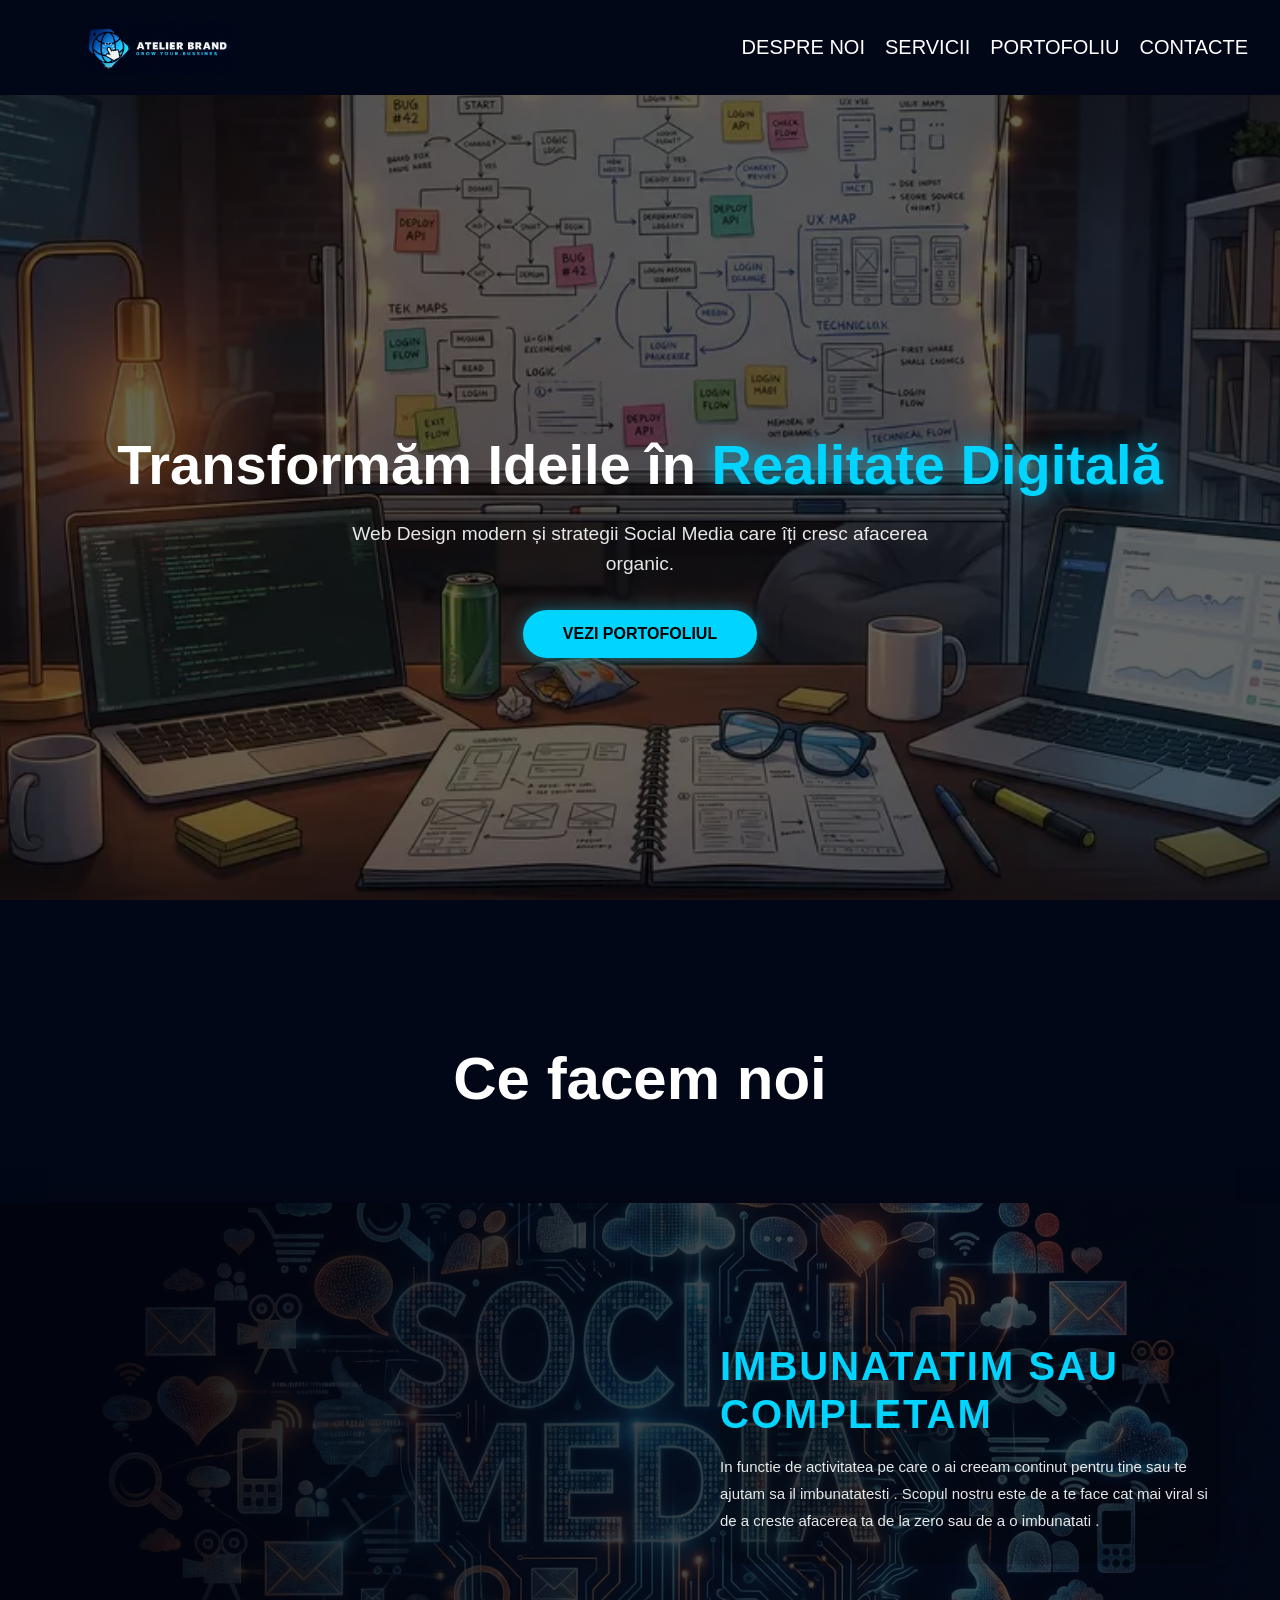
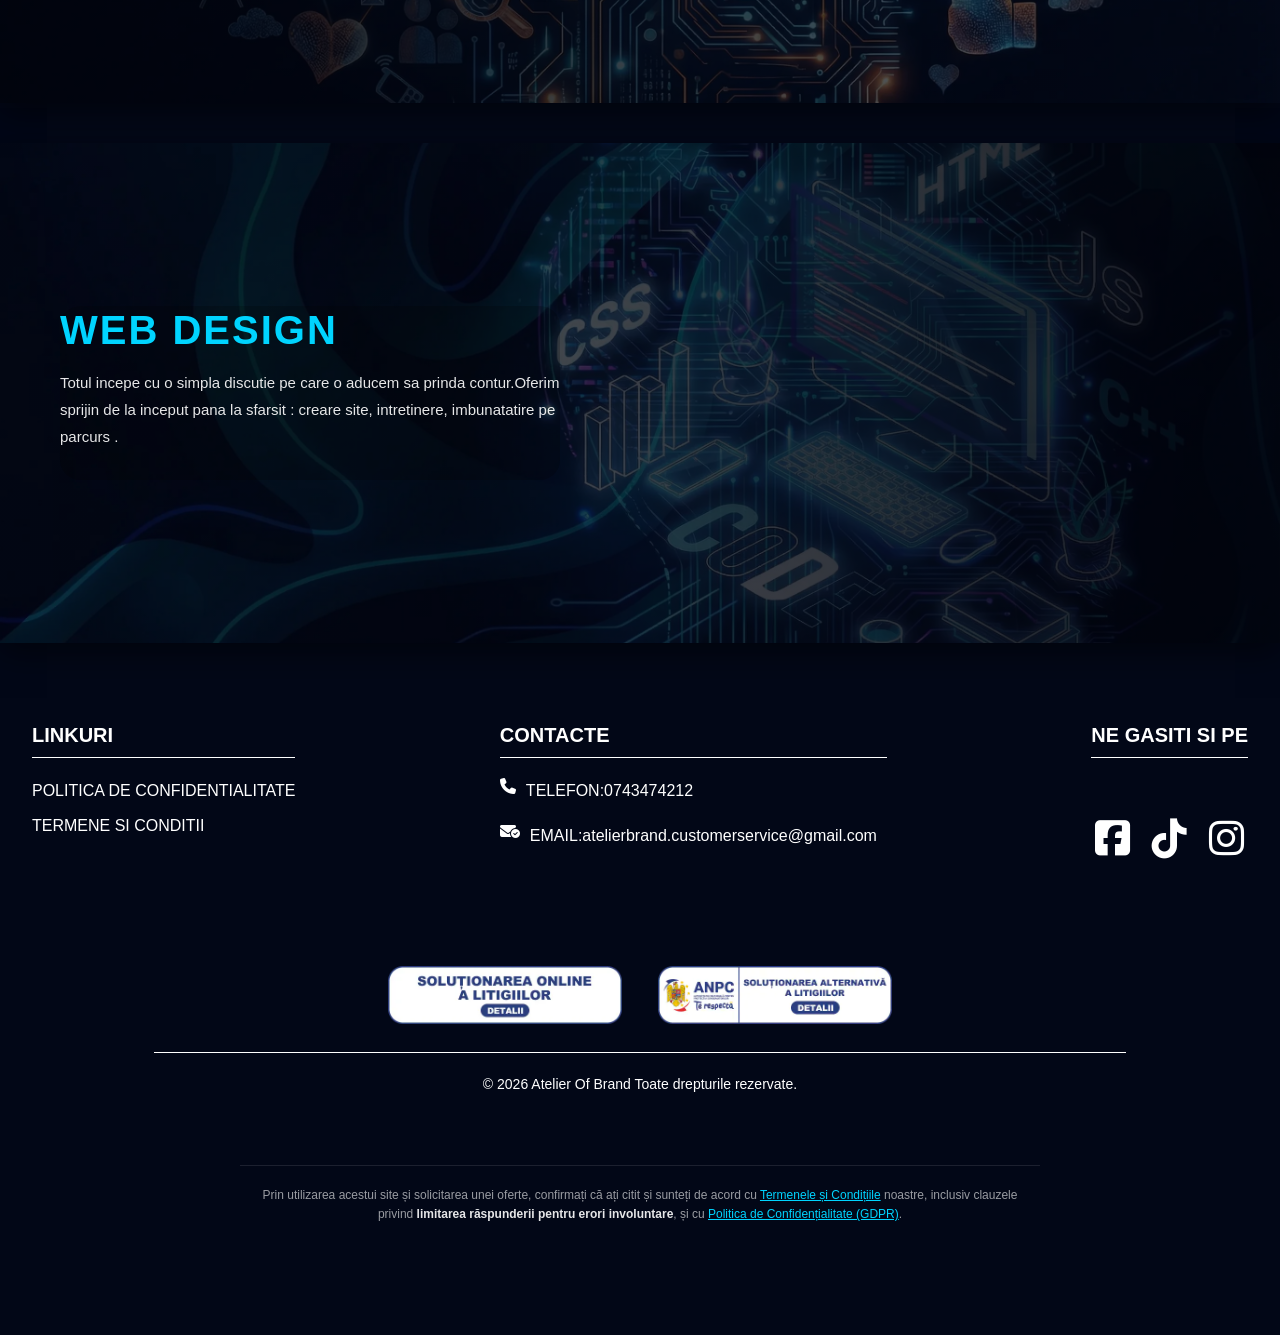
==== index.html @ 2d4f0172 "Update index.html" ====
<!DOCTYPE>
<html>
	<head>
		<meta charset="UTF-8">
		<meta name="viewport" content="width=device-width, minimum-scale=1.0, maximum-scale=1.0, user-scalable=no">
		
		<title>Atelier Of Brand | Creare Site Web & Social Media Marketing</title>
		<meta name="description" content="Expertiză în creare site-uri web profesionale, branding și strategii de social media marketing pentru afaceri premium. Transformăm vizitatorii în clienți.">
		
		<!-- Meta tag pentru motoarele de căutare -->
		<meta name="keywords" content="creare site web, social media marketing romania, agentie branding, servicii web design, promovare online afaceri">

		<!-- Stiluri CSS -->
		<link rel="stylesheet" href="style.css" />
		<link rel="stylesheet" href="https://cdnjs.cloudflare.com/ajax/libs/font-awesome/6.5.0/css/all.min.css">
		<link rel="stylesheet" href="https://cdn.jsdelivr.net/npm/swiper@11/swiper-bundle.min.css"/>
		<link href="https://unpkg.com/aos@2.3.1/dist/aos.css" rel="stylesheet">

		<!-- Fonturi Google -->
		<link rel="preconnect" href="https://fonts.googleapis.com">
		<link rel="preconnect" href="https://fonts.gstatic.com" crossorigin>
		<link href="https://fonts.googleapis.com/css2?family=Poppins:wght@300;400;500;600;700;800&display=swap" rel="stylesheet">
	</head>
	<body class="no-webbSupp" >







		<div class="header">
			<div class="first row_first" >
				<div class="logo_header" ><a href="index.html"><img src="img/webp_img/logo_atelier_of_brand.webp" onerror="this.src='img/logo_atelier_of_brand.jpeg'; this.onerror=null;" alt="logo_atelier_of_brand"  /></a></div>

				<div class="menu_responsive_icon">
					<span></span>
				</div>
				
				
				<div class="menu_header" >
					<ul class="first  ">
						<li><a href="despre.html">DESPRE NOI</a></li>
						<li><a href="servicii.html">SERVICII</a></li>
						<li><a href="portofoliu.html">PORTOFOLIU</a></li>
						<li><a href="contacte.html">CONTACTE</a></li>
						
					</ul>
					
					
				</div>
				
			</div>
		</div>

		<section class="hero">
			<div class="hero-content">
				<h1>Transformăm Ideile în <span class="highlight">Realitate Digitală</span></h1>
				<p>Web Design modern și strategii Social Media care îți cresc afacerea organic.</p>
				<a href="portofoliu.html" class="btn-hero">Vezi Portofoliul</a>
			</div>
		</section>

		
		<div class="des">
			<h1>Ce facem noi </h1>
			<div class="des1">
				<div class="mobilier_text" >
					<h2>Imbunatatim sau Completam</h2>
					<p>In functie de activitatea pe care o ai creeam continut pentru tine sau te ajutam sa il imbunatatesti . Scopul nostru este de a te face cat mai viral si de a creste afacerea ta de la zero sau de a o  imbunatati . </p>
					
				
				
				
				</div>
				
			</div>
			<div class="des1 des2">
				<div class="mobilier_text" >
					<h2>Web Design</h2>
					<p>Totul incepe cu o simpla discutie pe care o aducem sa prinda contur.Oferim sprijin de la inceput pana la sfarsit : creare site, intretinere, imbunatatire pe parcurs . </p>
					
				
				
				
				</div>
				
			</div>
		</div>	
		

		<div class="size_down">
			
				<div class="detalii">
					<h3 >LINKURI </h3>
					<ul>
						<li><a href="politica_de confidentialitate.html" ><p>POLITICA DE CONFIDENTIALITATE</p></a></li>
						<li><a href="termene_si_conditii.html" ><p>TERMENE SI CONDITII</p></a></li>
						
						
							
					
					</ul>
				</div>
				<div class="detalii">
					<h3 >CONTACTE</h3>
					<ul>
						<li><a href="tel:0743474212"  class="contact_link"><i class="fa-solid fa-phone"></i> <p>TELEFON:0743474212</p></a></li>
						<li><a href="mailto:atelierbrand.customerservice@gmail.com " rel="noopener noreferrer" class="contact_link"><i class="fa-solid fa-envelope-circle-check"></i> <p>EMAIL:atelierbrand.customerservice@gmail.com</p></a></li>
			
						
							
					
					</ul>
				</div>
				<div class="detalii">
					<h3 >NE GASITI SI PE </h3>
					<div class="size_down">
						<a href="https://www.facebook.com/share/1Dxix8bnzM"  rel="noopener noreferrer"><i class="fa-brands fa-square-facebook"></i></a>
						<a href="https://www.tiktok.com/@atelierbrand2026" rel="noopener noreferrer"><i class="fa-brands fa-tiktok"></i></a>
						<a href="https://www.instagram.com/" rel="noopener noreferrer"><i class="fa-brands fa-instagram"></i></a>
						
							
					
					</div>

				
			</div>
			<div class="container_anpc">
                    <div class="rand_logouri">
                        <!-- AICI SCHIMBI: src="numele_pozei_din_cpanel.png" -->
                        <a href="https://ec.europa.eu/consumers/odr" target="_blank" rel="nofollow">
                            <img src="img/anpc-sol.webp" alt="SOL">
                        </a>
                        
                        <a href="https://anpc.ro/ce-este-sal/" target="_blank" rel="nofollow">
                            <img src="img/anpc-sal.webp" alt="SAL">
                        </a>
                    </div>
                    <hr class="linie_separare">
                    <p class="copyright_text">&copy; 2026 Atelier Of Brand Toate drepturile rezervate.</p>
        </div>		
		
        <div class="footer_legal_notice">
            <p>
                Prin utilizarea acestui site și solicitarea unei oferte, confirmați că ați citit și sunteți de acord cu 
                <a href="termene_si_conditii.html">Termenele și Condițiile</a> noastre, inclusiv clauzele privind 
                <span class="highlight_legal">limitarea răspunderii pentru erori involuntare</span>, și cu 
                <a href="politica_de confidentialitate.html">Politica de Confidențialitate (GDPR)</a>.
            </p>
        </div>

		







		<script>
			const menuIcon = document.querySelector('.menu_responsive_icon');
			const body = document.body;

			menuIcon.addEventListener('click', () => {
				body.classList.toggle('responsive_menu_open');
			});

		</script>
		<script>
			let currentStep = 1;
			const totalSteps = document.querySelectorAll('.step').length;

			function changeStep(direction) {
			const steps = document.querySelectorAll('.step');
			
			// Calculăm noul pas
			let nextStep = currentStep + direction;
			if (nextStep < 1 || nextStep > totalSteps) return;

			steps.forEach(step => {
				const stepNum = parseInt(step.dataset.step);
				step.classList.remove('active', 'prev', 'next');
				
				if (stepNum < nextStep) step.classList.add('prev');
				if (stepNum > nextStep) step.classList.add('next');
			});

			currentStep = nextStep;
			document.querySelector(`[data-step="${currentStep}"]`).classList.add('active');
			}

		</script>


    </body>
</html>
---- style.css ----
/* 1. RESET & GLOBAL STYLES */
* { box-sizing: border-box; margin: 0; padding: 0; }
html, body { width: 100%; overflow-x: hidden; background: #020717; font-family: sans-serif; position: relative; color: white; }
:root { --primary: #00d4ff; --bg-dark: #0a0e17; --card-bg: rgba(255, 255, 255, 0.03); }

/* 2. TIPOGRAFIE & ELEMENTE REPETITIVE */
h1, h2, h3 { line-height: 1.2; margin-bottom: 15px; }
p { line-height: 1.6; margin-bottom: 10px; }
h1 { font-size: clamp(32px, 5vw, 60px); }
h2 { font-size: clamp(26px, 4vw, 44px); }
h3 { font-size: clamp(20px, 1vw, 30px); }
.highlight { color: var(--primary); text-shadow: 0 0 20px rgba(0, 212, 255, 0.5); }
ul { list-style-type: none; padding-left: 0; }
a { text-decoration: none; color: inherit; }

/* 3. HEADER & NAVIGATION */
.header { background: #020717; padding: 20px 0; width: 100%; position: relative; }
.row_first, .venim_cu { max-width: 1500px; width: 95%; margin: 0 auto; }
.first { display: flex; align-items: center; justify-content: space-between; flex-wrap: wrap; gap: 20px; }
.row_first.first { flex-wrap: nowrap; }
.first li a { color: #fff; font-size: clamp(20px, 1vw, 30px); }
.logo_header { margin: 0 50px; }
.logo_header img { width: clamp(120px, 12vw, 217px); height: auto; display: block; transition: transform 0.3s ease; }
.logo_header img:hover { transform: scale(1.05); }

/* HAMBURGER MENU BASE */
.menu_responsive_icon { display: none; cursor: pointer; width: 35px; height: 25px; position: relative; z-index: 1100; }
.menu_responsive_icon span, .menu_responsive_icon span::before, .menu_responsive_icon span::after { content: ""; display: block; background: #fff; height: 3px; width: 100%; position: absolute; transition: all 0.3s ease-in-out; border-radius: 2px; }
.menu_responsive_icon span { top: 11px; }
.menu_responsive_icon span::before { top: -10px; }
.menu_responsive_icon span::after { top: 10px; }
.responsive_menu_open .menu_responsive_icon span { background: transparent; }
.responsive_menu_open .menu_responsive_icon span::before { transform: rotate(45deg); top: 0; }
.responsive_menu_open .menu_responsive_icon span::after { transform: rotate(-45deg); top: 0; }

/* 4. HERO SECTION */
.hero { height: 100vh; display: flex; align-items: center; justify-content: center; text-align: center; position: relative; background: linear-gradient(rgba(0, 0, 0, 0.6), rgba(0, 0, 0, 0.6)), url('img/atelier_of_brand_hero.webp'); background-size: cover; background-position: center; background-attachment: fixed; color: white; }
.hero-content h1 { font-size: 3.5rem; margin-bottom: 20px; font-weight: 800; }
.hero-content p { font-size: 1.2rem; margin-bottom: 30px; max-width: 600px; margin-left: auto; margin-right: auto; opacity: 0.9; }
.btn-hero { display: inline-block; padding: 15px 40px; background: var(--primary); color: #000; font-weight: bold; border-radius: 50px; text-transform: uppercase; transition: all 0.3s ease; box-shadow: 0 0 15px rgba(0, 212, 255, 0.4); }
.btn-hero:hover { background: #fff; transform: scale(1.05); box-shadow: 0 0 25px rgba(255, 255, 255, 0.6); }

/* 5. CAROUSEL SECTION (MIDEL) */
.carousel-viewport { height: 100vh; display: flex; justify-content: center; align-items: center; position: relative; }
.navigation-axis { position: absolute; left: 10%; display: flex; flex-direction: column; align-items: center; height: 300px; z-index: 10; }
.line { width: 4px; background: #3498db; flex-grow: 1; box-shadow: 0 0 15px #3498db; }
.nav-arrow { background: #3498db; border: none; color: white; width: 40px; height: 40px; border-radius: 50%; cursor: pointer; font-weight: bold; transition: 0.3s; }
.nav-arrow:hover { transform: scale(1.2); background: #f1c40f; }
.steps-wrapper { width: 60%; height: 100%; position: relative; }
.step { position: absolute; top: 50%; left: 50%; transform: translate(-50%, -50%); opacity: 0; visibility: hidden; transition: all 0.6s cubic-bezier(0.4, 0, 0.2, 1); }
.step.active { opacity: 1; visibility: visible; width: 100%; }
.step.prev { transform: translate(-50%, -150%); opacity: 0; }
.step.next { transform: translate(-50%, 50%); opacity: 0; }
.glass-card { background: rgba(255, 255, 255, 0.05); backdrop-filter: blur(10px); padding: 3rem; border-radius: 20px; border: 1px solid rgba(255, 255, 255, 0.1); text-align: center; }

/* 6. SERVICES (DES1 & DES2) */
.des h1 { text-align: center; padding: clamp(1rem, 5vw, 3rem); }
.des1 { display: flex; align-items: center; justify-content: flex-end; position: relative; min-height: 500px; padding: 60px; overflow: hidden; max-width: 1500px; width: 100%; margin: 40px auto; box-shadow: 0 10px 30px rgba(0, 0, 0, 0.5); transition: transform 0.3s ease; }
.des1:hover { transform: translateY(-5px); }
.des1::before { content: ""; position: absolute; top: 0; left: 0; right: 0; bottom: 0; background-size: cover; background-position: center; background-image: linear-gradient(to right, rgba(0,0,0,0.8), rgba(0,0,0,0.2)), url('img/webp_img/socila_media_two.webp'); opacity: 0.5; z-index: 1; transition: opacity 0.3s ease; }
.des1 .content { position: relative; z-index: 2; max-width: 500px; background: rgba(255, 255, 255, 0.05); backdrop-filter: blur(10px); padding: 30px; border-radius: 15px; border: 1px solid rgba(255, 255, 255, 0.1); }
.des1 h2 { font-size: 2.5rem; margin-bottom: 15px; text-transform: uppercase; letter-spacing: 2px; }
.des1 p { line-height: 1.6; color: #e0e0e0; }
.des2 { justify-content: flex-start; }
.des2::before { background-image: linear-gradient(to left, rgba(0,0,0,0.8), rgba(0,0,0,0.2)), url('img/webp_img/code_2.webp'); }
.mobilier_text { position: relative; z-index: 2; text-align: left; max-width: 500px; background: rgba(0, 0, 0, 0.2); border-radius: 20px; }
.mobilier_text h2 { color: var(--primary); }
.mobilier_text p { margin-bottom: 30px; font-size: clamp(15px, 1.1vw, 18px); line-height: 1.8; opacity: 0.9; color: #fff; }

/* 7. DESPRE NOI & MISSION */
.about_custom { padding: clamp(40px, 8vw, 100px) 0; background: #020717; }
.about_intro_box { max-width: 900px; margin-bottom: 50px; }
.badge_organic { display: inline-block; padding: 5px 15px; border: 1px solid var(--primary); color: var(--primary); border-radius: 50px; font-size: 12px; font-weight: bold; letter-spacing: 1px; margin-bottom: 15px; }
.trust_grid { display: grid; grid-template-columns: repeat(auto-fit, minmax(300px, 1fr)); gap: 30px; margin-top: 40px; }
.about_card { position: relative; padding: 40px 25px; text-align: left; display: flex; flex-direction: column; gap: 15px; transition: 0.4s ease; background: rgba(255, 255, 255, 0.05); border-radius: 20px; border: 1px solid rgba(255, 255, 255, 0.1); }
.about_card:hover { border-color: var(--primary); transform: translateY(-10px); }
.about_card i { font-size: 40px; color: var(--primary); text-shadow: 0 0 10px rgba(0, 212, 255, 0.5); }
.mission_box_footer { margin-top: 60px; padding: 30px; background: rgba(0, 212, 255, 0.05); border-left: 4px solid var(--primary); border-radius: 0 15px 15px 0; }
.mission_box_footer p { margin: 0; font-size: clamp(16px, 1.2vw, 22px); }

/* 8. PORTFOLIO STORY & MOCKUPS */
.portfolio_story { padding: 100px 5%; background: var(--bg-dark); color: white; font-family: 'Montserrat', sans-serif; }
.section_title { font-size: 2.5rem; text-align: center; margin-bottom: 10px; }
.subtitle { text-align: center; opacity: 0.7; margin-bottom: 60px; }
.story_grid { display: grid; grid-template-columns: repeat(auto-fit, minmax(300px, 1fr)); gap: 30px; padding: 40px 0; }
.story_card { position: relative; overflow: hidden; background: var(--card-bg); border: 1px solid rgba(255, 255, 255, 0.1); border-radius: 20px; padding: 30px; transition: transform 0.3s ease; display: flex; flex-direction: column; }
.story_card:hover { transform: translateY(-10px); border-color: var(--primary); }
.step_no { color: var(--primary); font-weight: bold; font-size: 0.9rem; text-transform: uppercase; }
.browser_mockup { background: #1a1f2e; border-radius: 10px; overflow: hidden; margin-bottom: 20px; border: 1px solid #333; }
.browser_header { padding: 8px 15px; background: #252a3a; display: flex; align-items: center; gap: 10px; }
.dots span { width: 8px; height: 8px; border-radius: 50%; background: #ff5f56; display: inline-block; }
.address_bar { background: rgba(0,0,0,0.2); font-size: 10px; padding: 2px 20px; border-radius: 10px; flex-grow: 1; text-align: center; }
.scroll_window { height: 250px; overflow-y: auto; scrollbar-width: none; }
.scroll_window::-webkit-scrollbar { display: none; }
.scroll_window img { width: 100%; transition: 5s linear; }
.scroll_window:hover img { transform: translateY(-70%); }
.phone_frame { width: 220px; height: 400px; background: #000; border: 10px solid #1a1f2e; border-radius: 35px; overflow: hidden; position: relative; margin: 0 auto; }
.phone_frame .img_main { width: 100%; height: 100%; object-fit: cover; object-position: top; }
.img_overlay { position: absolute; bottom: 10px; right: -40px; width: 140px; border-radius: 15px; box-shadow: 0 10px 30px rgba(0,0,0,0.8); border: 2px solid var(--primary); z-index: 3; transition: 0.4s ease; }
.floating_badge { position: absolute; top: 20px; right: -10px; background: #ff0050; color: white; padding: 8px 15px; border-radius: 10px; font-weight: bold; font-size: 0.8rem; z-index: 5; box-shadow: 0 5px 15px rgba(0,0,0,0.3); transform: rotate(-10deg); }
.results_bar { display: flex; justify-content: space-around; background: linear-gradient(90deg, transparent, rgba(0,212,255,0.1), transparent); padding: 40px; margin-top: 80px; border-radius: 15px; text-align: center; }
.stat h4 { font-size: 2.5rem; color: var(--primary); margin: 0; }
.cta_wrapper { text-align: center; margin-top: 50px; }
.btn_glow { padding: 15px 35px; background: var(--primary); color: #000; font-weight: bold; border-radius: 50px; box-shadow: 0 0 25px rgba(0, 212, 255, 0.4); transition: 0.3s; }
.btn_glow:hover { box-shadow: 0 0 40px var(--primary); transform: scale(1.05); }

/* 9. CONTACT SECTION & FORM */
.contact_section { padding: clamp(60px, 10vw, 120px) 0; background: #020717; }
.contact_wrapper { display: grid; grid-template-columns: repeat(auto-fit, minmax(320px, 1fr)); gap: 40px; align-items: start; }
.info_box { text-align: left !important; padding: clamp(30px, 5vw, 50px) !important; position: relative !important; }
.contact_details_list { margin-top: 40px; display: flex; flex-direction: column; gap: 25px; }
.contact_item { display: flex; align-items: center; gap: 20px; color: white; transition: 0.3s; }
.contact_item i { width: 50px; height: 50px; background: rgba(0, 212, 255, 0.1); border-radius: 50%; display: flex; align-items: center; justify-content: center; color: var(--primary); font-size: 1.2rem; }
.contact_item span { font-size: 0.7rem; letter-spacing: 2px; color: var(--primary); display: block; }
.contact_item p { font-weight: bold; font-size: clamp(14px, 1.1vw, 18px); margin: 0; }
.contact_form { padding: clamp(30px, 5vw, 40px) !important; display: flex; flex-direction: column; gap: 20px; }
.form_group input, .form_group select, .form_group textarea { width: 100%; padding: 15px; background: rgba(255, 255, 255, 0.05); border: 1px solid rgba(255, 255, 255, 0.1); border-radius: 10px; color: white; font-family: inherit; font-size: 1rem; transition: 0.3s; }
.form_group input:focus, .form_group select:focus, .form_group textarea:focus { outline: none; border-color: var(--primary); background: rgba(0, 212, 255, 0.05); }
::placeholder { color: rgba(255, 255, 255, 0.4); }

/* 10. FOOTER & LEGAL */
.size_down { display: flex; align-items: flex-start; justify-content: space-between; max-width: 1500px; width: 95%; margin: 0 auto; padding: 40px 0 80px; flex-wrap: wrap; color: #fff !important; }
.size_down h3 { color: #fff; border-bottom: 1px solid #fff; padding-bottom: 10px; margin-bottom: 20px; }
.contact_link { display: flex; align-items: flex-start; justify-content: flex-start; }
.contact_link p { margin: 0 10px 20px; }
.fa-solid { padding-bottom: 10px; }
.fa-brands { font-size: 40px; }
.container_anpc { width: 100%; text-align: center; padding: 20px 0; }
.rand_logouri { display: flex; justify-content: center; gap: 20px; margin-bottom: 20px; flex-wrap: wrap; }
.rand_logouri a { padding: 8px; border-radius: 65px; display: flex; align-items: center; width: 250px; }
.rand_logouri img { width: 100%; height: auto; display: block; }
.linie_separare { width: 80%; border: 0; border-top: 1px solid #fff; margin: 10px auto 20px; }
.copyright_text { color: #fff !important; font-size: 14px; }
.footer_legal_notice { width: 100%; max-width: 800px; margin: 40px auto 0; padding: 20px; border-top: 1px solid rgba(255, 255, 255, 0.1); text-align: center; }
.footer_legal_notice p { font-size: 12px !important; color: rgba(255, 255, 255, 0.6) !important; line-height: 1.6; }
.footer_legal_notice a { color: var(--primary) !important; text-decoration: underline !important; transition: 0.3s; }
.footer_legal_notice a:hover { color: #ffffff !important; }
.highlight_legal { color: rgba(255, 255, 255, 0.9); font-weight: 600; }

/* 11. LEGAL PAGES STYLING (Termene/Confidentialitate) */
.legal_page_container { background: #020717; padding: 120px 20px; min-height: 100vh; display: flex; justify-content: center; }
.termene_conditii, .politica_confidentialitate { max-width: 900px; width: 100%; background: rgba(255, 255, 255, 0.03); backdrop-filter: blur(10px); border: 1px solid rgba(255, 255, 255, 0.1); padding: 50px; border-radius: 20px; color: #e0e0e0; line-height: 1.8; box-shadow: 0 20px 50px rgba(0, 0, 0, 0.5); }
.termene_conditii h1, .politica_confidentialitate h1 { color: #ffffff; font-size: clamp(28px, 5vw, 40px); margin-bottom: 40px; text-align: center; text-transform: uppercase; letter-spacing: 2px; border-bottom: 2px solid var(--primary); padding-bottom: 20px; }
.termene_conditii h2, .politica_confidentialitate h2 { color: var(--primary); font-size: 22px; margin-top: 40px; margin-bottom: 20px; display: flex; align-items: center; }
.termene_conditii li { margin-bottom: 15px; padding-left: 25px; position: relative; }
.termene_conditii li::before { content: "→"; position: absolute; left: 0; color: var(--primary); font-weight: bold; }
.termene_conditii strong { color: #ffffff; font-weight: 600; }

/* 12. THANK YOU PAGE */
.thank_you_page { height: 100vh; display: flex; align-items: center; justify-content: center; background: radial-gradient(circle at center, #0a1025 0%, #020717 100%); }
.thank_you_card { max-width: 600px; margin: 0 auto; padding: clamp(30px, 5vw, 60px) !important; text-align: center; }
.success_icon { font-size: clamp(50px, 8vw, 80px); color: #00ff88; margin-bottom: 20px; filter: drop-shadow(0 0 15px rgba(0, 255, 136, 0.4)); animation: scaleUp 0.5s ease-out; }
@keyframes scaleUp { 0% { transform: scale(0); } 100% { transform: scale(1); } }

/* 13. ALL MEDIA QUERIES (AT THE END) */
@media (max-width: 1024px) {
    .menu_responsive_icon { display: block; }
    .menu_header { position: fixed; top: 0; right: -100%; width: 80%; height: 100vh; background: rgba(2, 7, 23, 0.98); backdrop-filter: blur(15px); display: flex; flex-direction: column; justify-content: center; align-items: center; transition: right 0.5s cubic-bezier(0.77, 0.2, 0.05, 1); z-index: 1000; }
    .responsive_menu_open .menu_header { right: 0; }
    .menu_header ul.first { flex-direction: column; align-items: center; gap: 30px; }
    .menu_header ul li a { font-size: 24px !important; }
    body.responsive_menu_open { overflow: hidden; }
    .size_down { flex-direction: column; align-items: center; text-align: center; gap: 40px; }
    .size_down > div { width: 100%; max-width: 400px; }
    .contact_link { justify-content: center; text-align: center; }
}

@media (max-width: 768px) {
    .contact_wrapper { grid-template-columns: 1fr; }
    .results_bar { flex-direction: column; gap: 30px; }
    .termene_conditii { padding: 30px 20px; }
    .des1 { justify-content: center; padding: 40px 20px; }
}

@media (max-width: 480px) {
    .about_card { padding: 25px; }
}
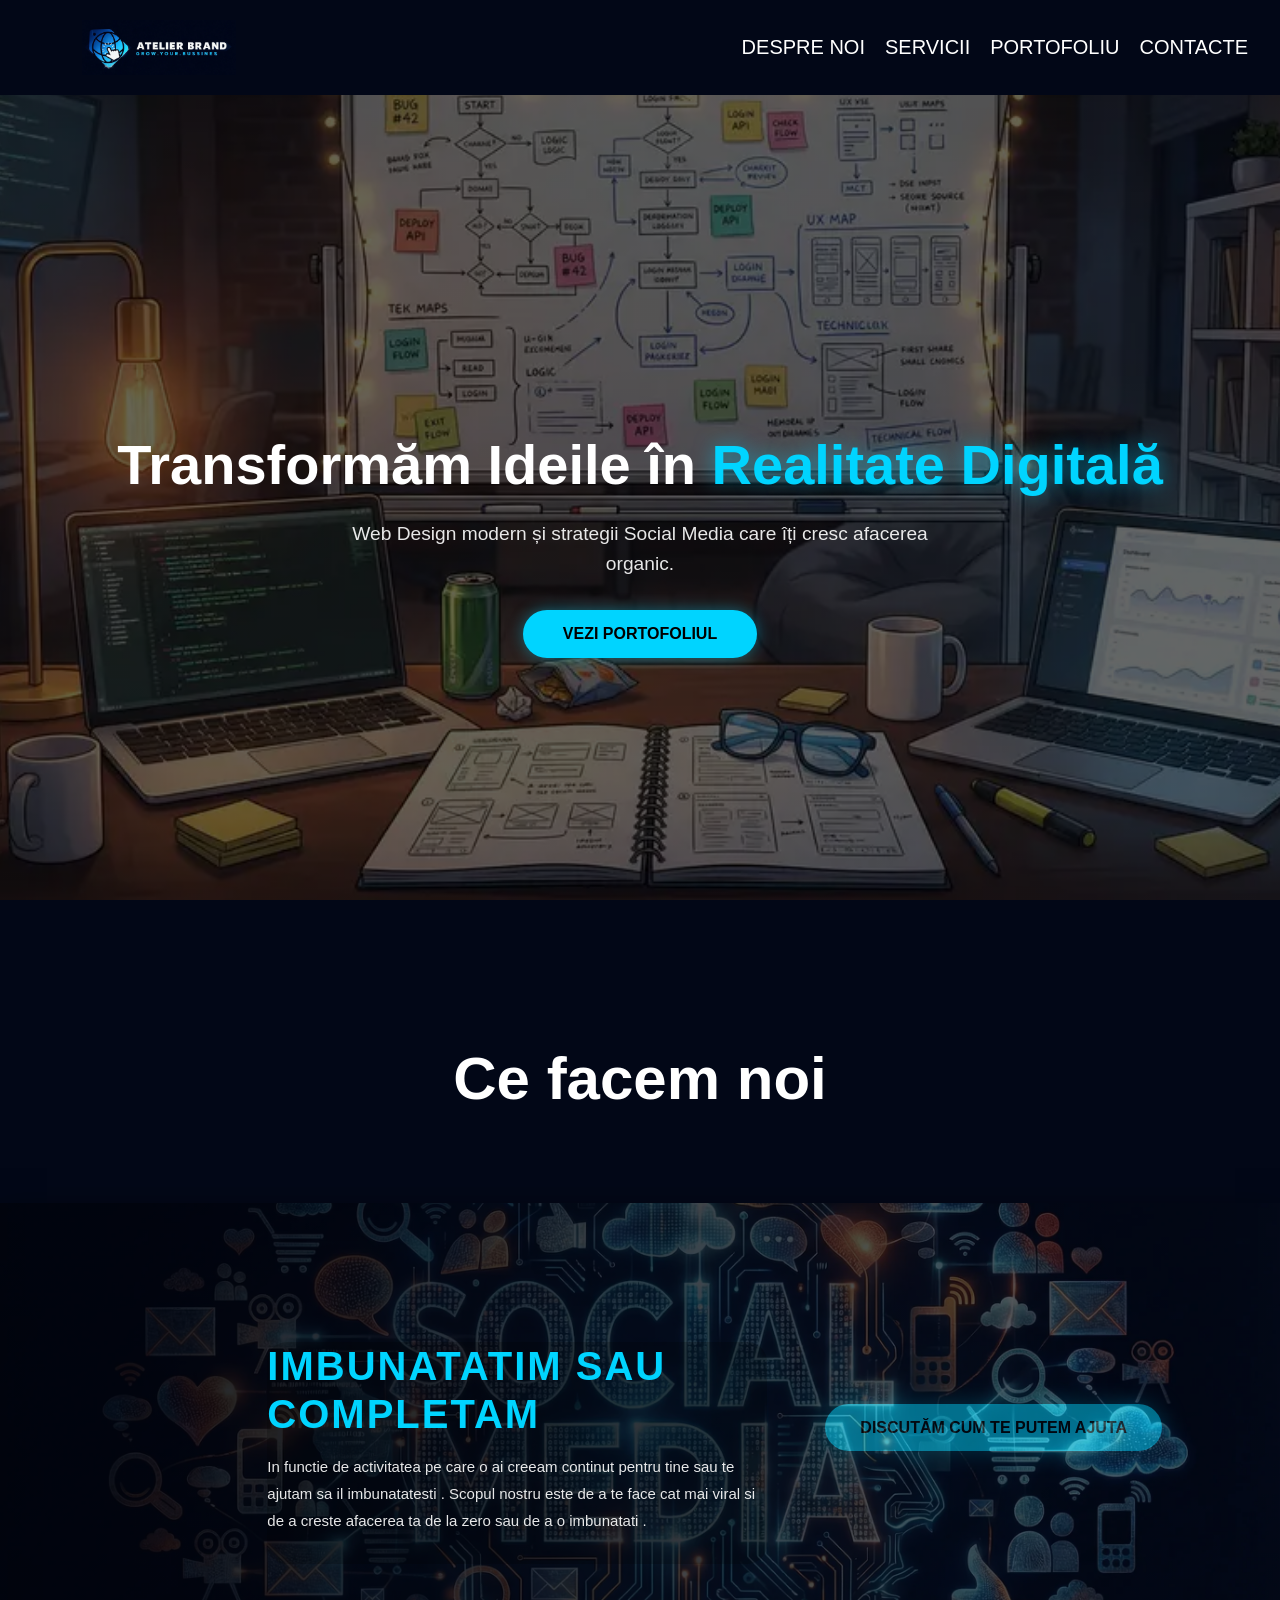
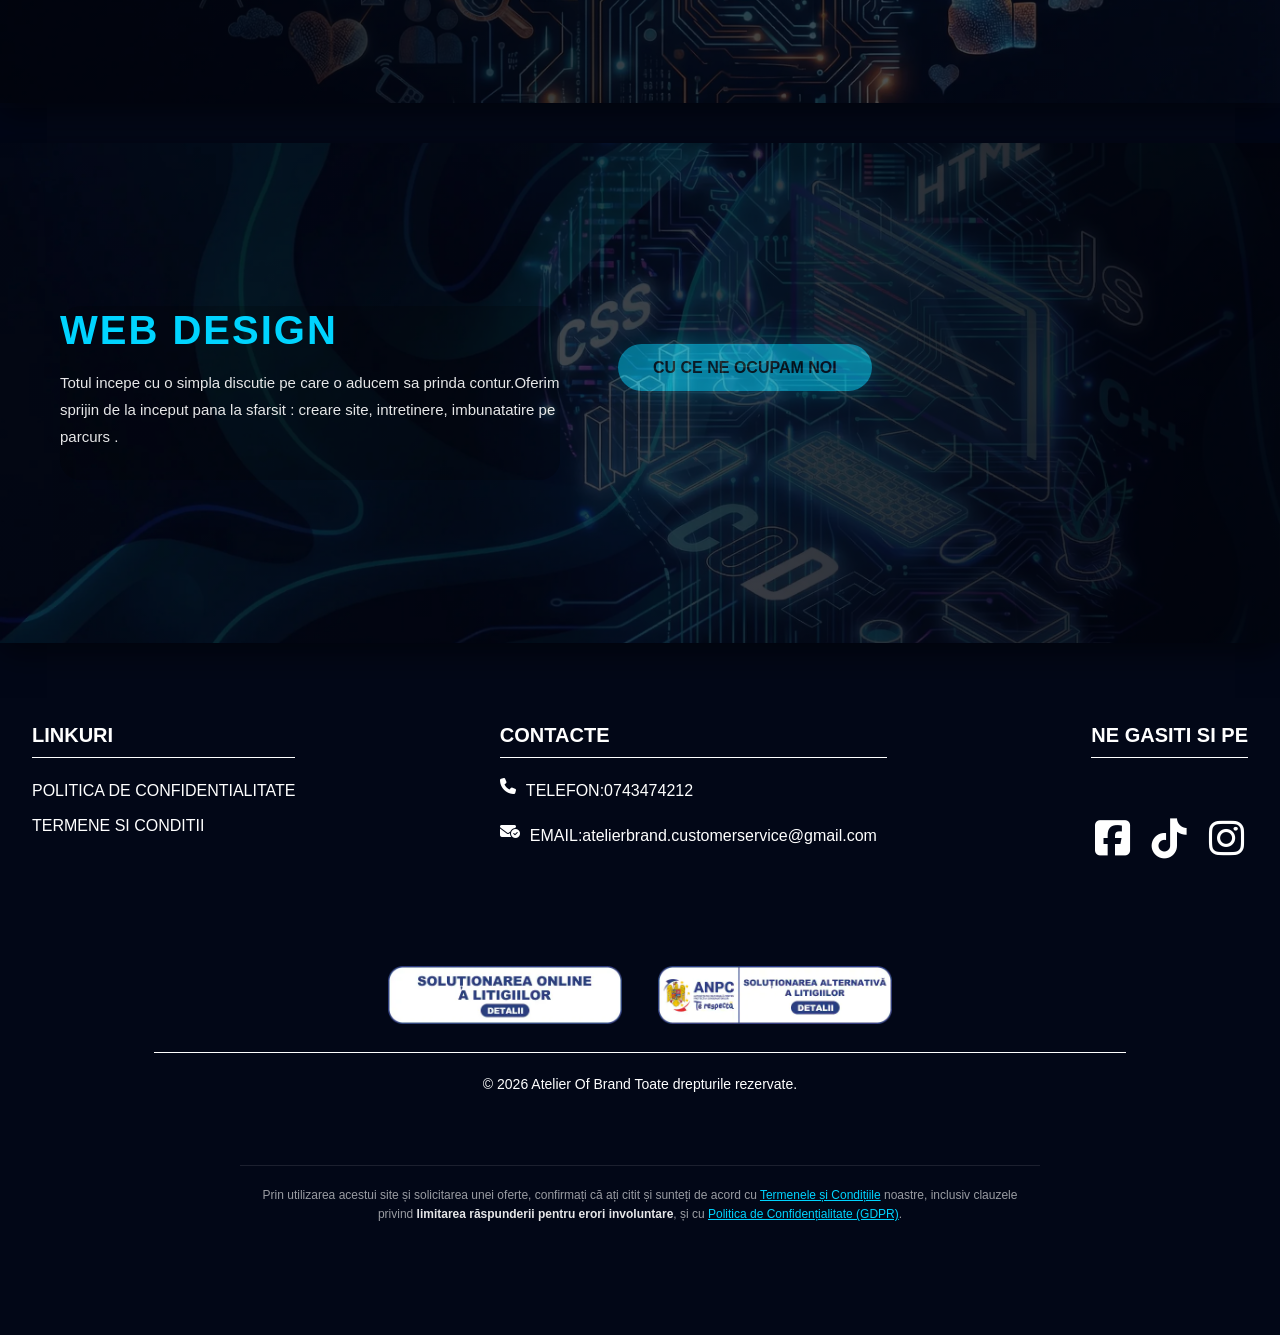
==== commit 7c184508: "Update index.html" ====
--- a/index.html
+++ b/index.html
@@ -73,6 +73,12 @@
 				
 				
 				</div>
+				<section class="cta_full_width" style="text-align: center; padding: 0 5% clamp(40px, 8vw, 100px);">
+				    <div class="cta_wrapper" >
+				        
+				        <a href="portofoliu.html" class="btn_glow"> DISCUTĂM CUM TE PUTEM AJUTA</a>
+				    </div>
+				</section>
 				
 			</div>
 			<div class="des1 des2">
@@ -84,6 +90,12 @@
 				
 				
 				</div>
+				<section class="cta_full_width" style="text-align: center; padding: 0 5% clamp(40px, 8vw, 100px);">
+				    <div class="cta_wrapper" >
+				       
+				        <a href="servicii.html" class="btn_glow"> CU CE NE OCUPAM NOI  </a>
+				    </div>
+				</section>
 				
 			</div>
 		</div>	
@@ -106,7 +118,7 @@
 					<h3 >CONTACTE</h3>
 					<ul>
 						<li><a href="tel:0743474212"  class="contact_link"><i class="fa-solid fa-phone"></i> <p>TELEFON:0743474212</p></a></li>
-						<li><a href="mailto:atelierbrand.customerservice@gmail.com " rel="noopener noreferrer" class="contact_link"><i class="fa-solid fa-envelope-circle-check"></i> <p>EMAIL:atelierbrand.customerservice@gmail.com</p></a></li>
+						<li><a href="mailto:atelierbrand.customerservice@gmail.com" rel="noopener noreferrer" class="contact_link"><i class="fa-solid fa-envelope-circle-check"></i> <p>EMAIL:atelierbrand.customerservice@gmail.com</p></a></li>
 			
 						
 							
--- a/style.css
+++ b/style.css
@@ -68,7 +68,7 @@
 .mobilier_text p { margin-bottom: 30px; font-size: clamp(15px, 1.1vw, 18px); line-height: 1.8; opacity: 0.9; color: #fff; }
 
 /* 7. DESPRE NOI & MISSION */
-.about_custom { padding: clamp(40px, 8vw, 100px) 0; background: #020717; }
+.about_custom { padding: clamp(40px, 8vw, 40px) 0; background: #020717; }
 .about_intro_box { max-width: 900px; margin-bottom: 50px; }
 .badge_organic { display: inline-block; padding: 5px 15px; border: 1px solid var(--primary); color: var(--primary); border-radius: 50px; font-size: 12px; font-weight: bold; letter-spacing: 1px; margin-bottom: 15px; }
 .trust_grid { display: grid; grid-template-columns: repeat(auto-fit, minmax(300px, 1fr)); gap: 30px; margin-top: 40px; }
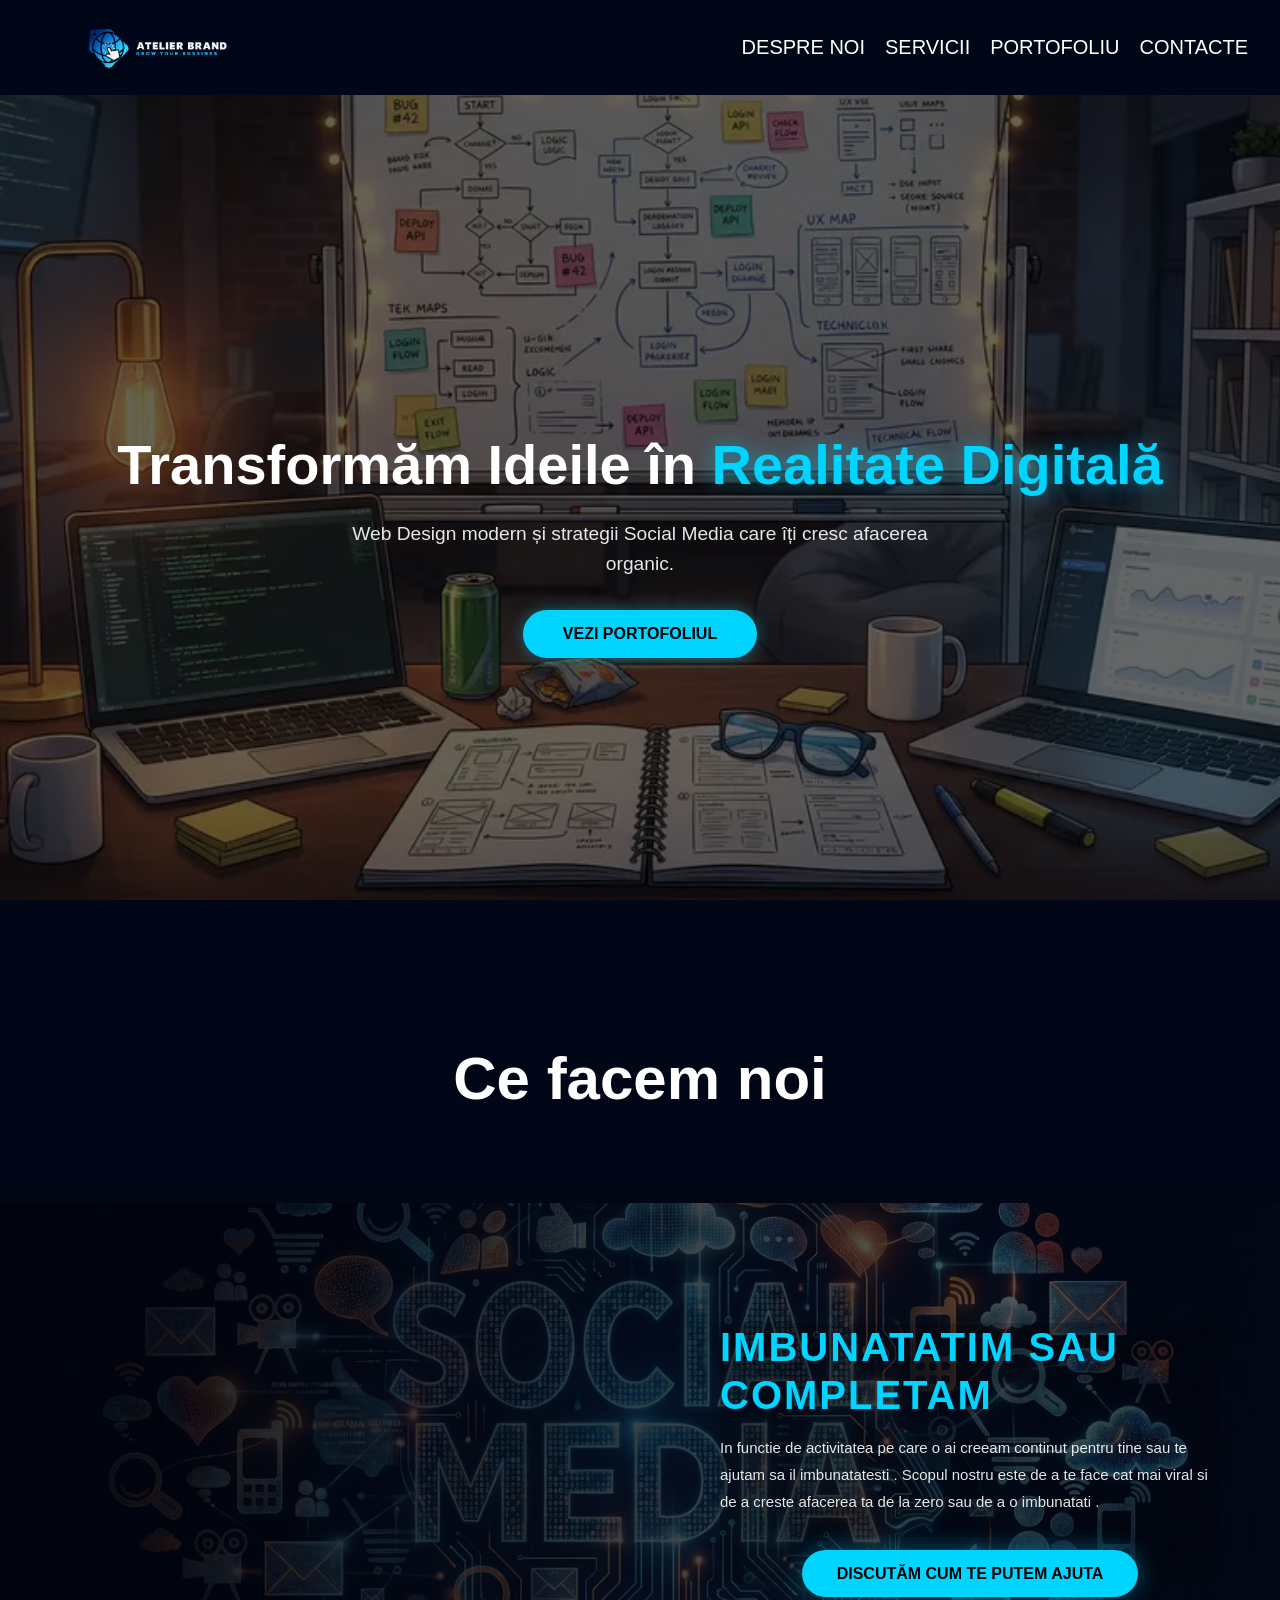
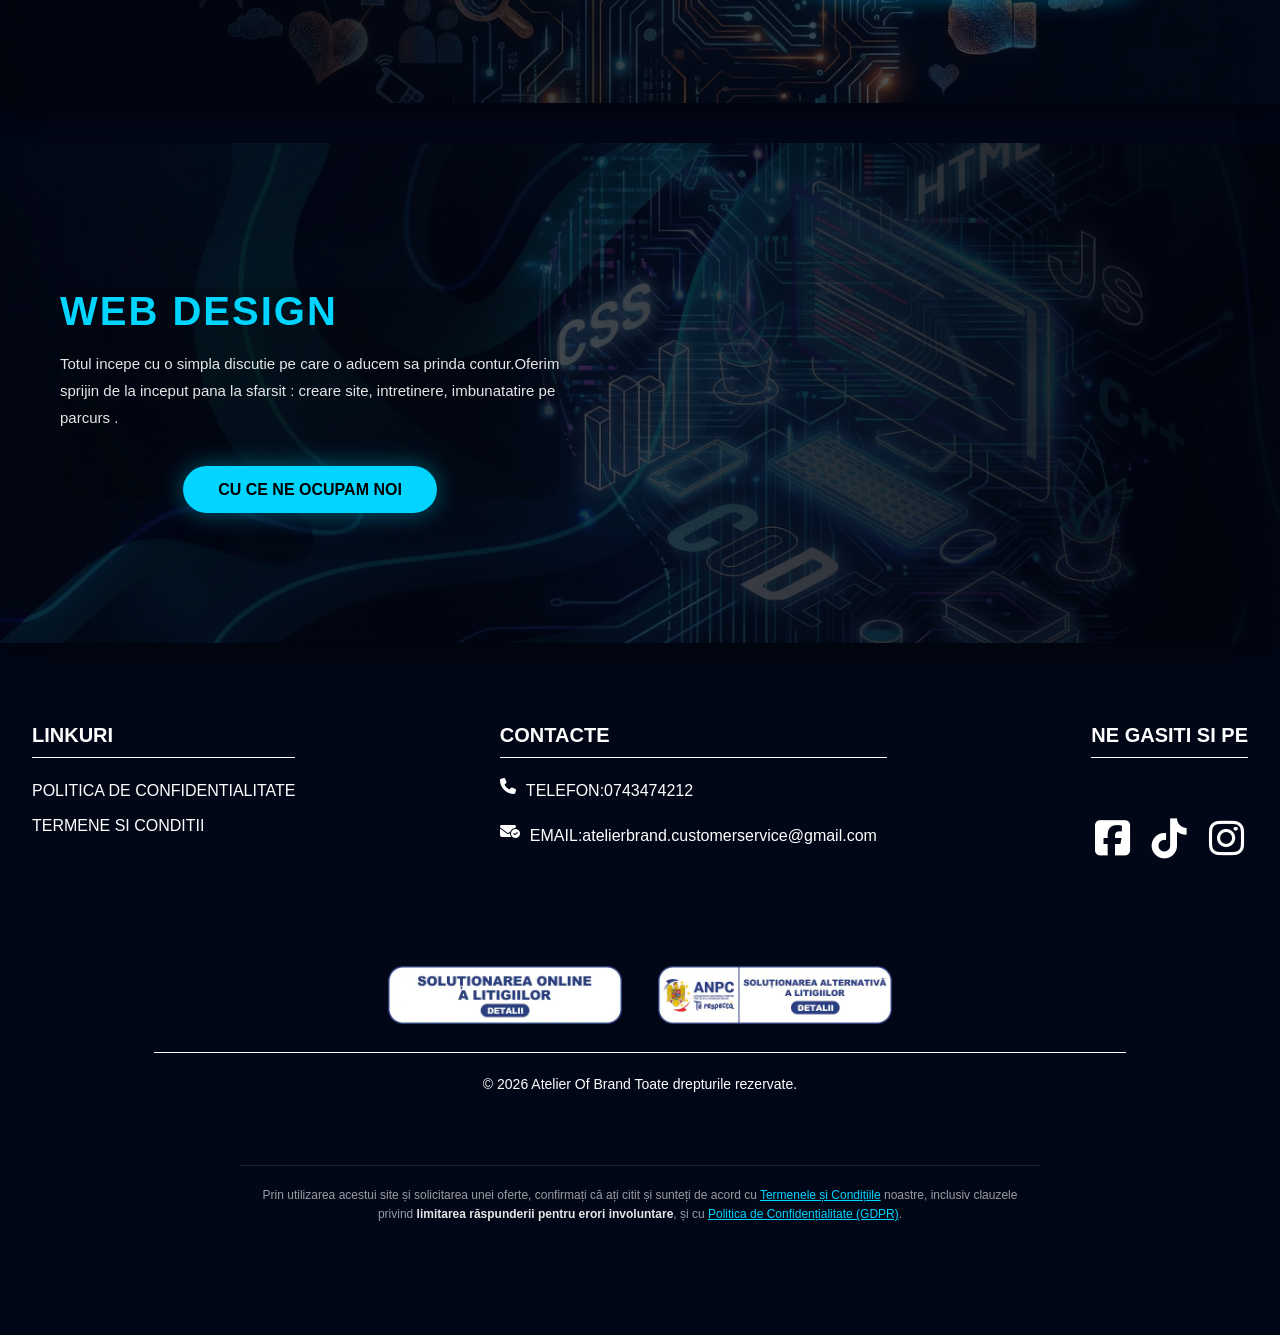
==== commit ef0e06c9: "Update index.html" ====
--- a/index.html
+++ b/index.html
@@ -68,17 +68,17 @@
 				<div class="mobilier_text" >
 					<h2>Imbunatatim sau Completam</h2>
 					<p>In functie de activitatea pe care o ai creeam continut pentru tine sau te ajutam sa il imbunatatesti . Scopul nostru este de a te face cat mai viral si de a creste afacerea ta de la zero sau de a o  imbunatati . </p>
-					
-				
-				
-				
-				</div>
-				<section class="cta_full_width" style="text-align: center; padding: 0 5% clamp(40px, 8vw, 100px);">
+									
 				    <div class="cta_wrapper" >
 				        
 				        <a href="portofoliu.html" class="btn_glow"> DISCUTĂM CUM TE PUTEM AJUTA</a>
 				    </div>
-				</section>
+				
+				
+				
+				
+				</div>
+
 				
 			</div>
 			<div class="des1 des2">
@@ -86,16 +86,16 @@
 					<h2>Web Design</h2>
 					<p>Totul incepe cu o simpla discutie pe care o aducem sa prinda contur.Oferim sprijin de la inceput pana la sfarsit : creare site, intretinere, imbunatatire pe parcurs . </p>
 					
-				
-				
-				
-				</div>
-				<section class="cta_full_width" style="text-align: center; padding: 0 5% clamp(40px, 8vw, 100px);">
+								
 				    <div class="cta_wrapper" >
 				       
 				        <a href="servicii.html" class="btn_glow"> CU CE NE OCUPAM NOI  </a>
 				    </div>
-				</section>
+				
+				
+				
+				</div>
+
 				
 			</div>
 		</div>	
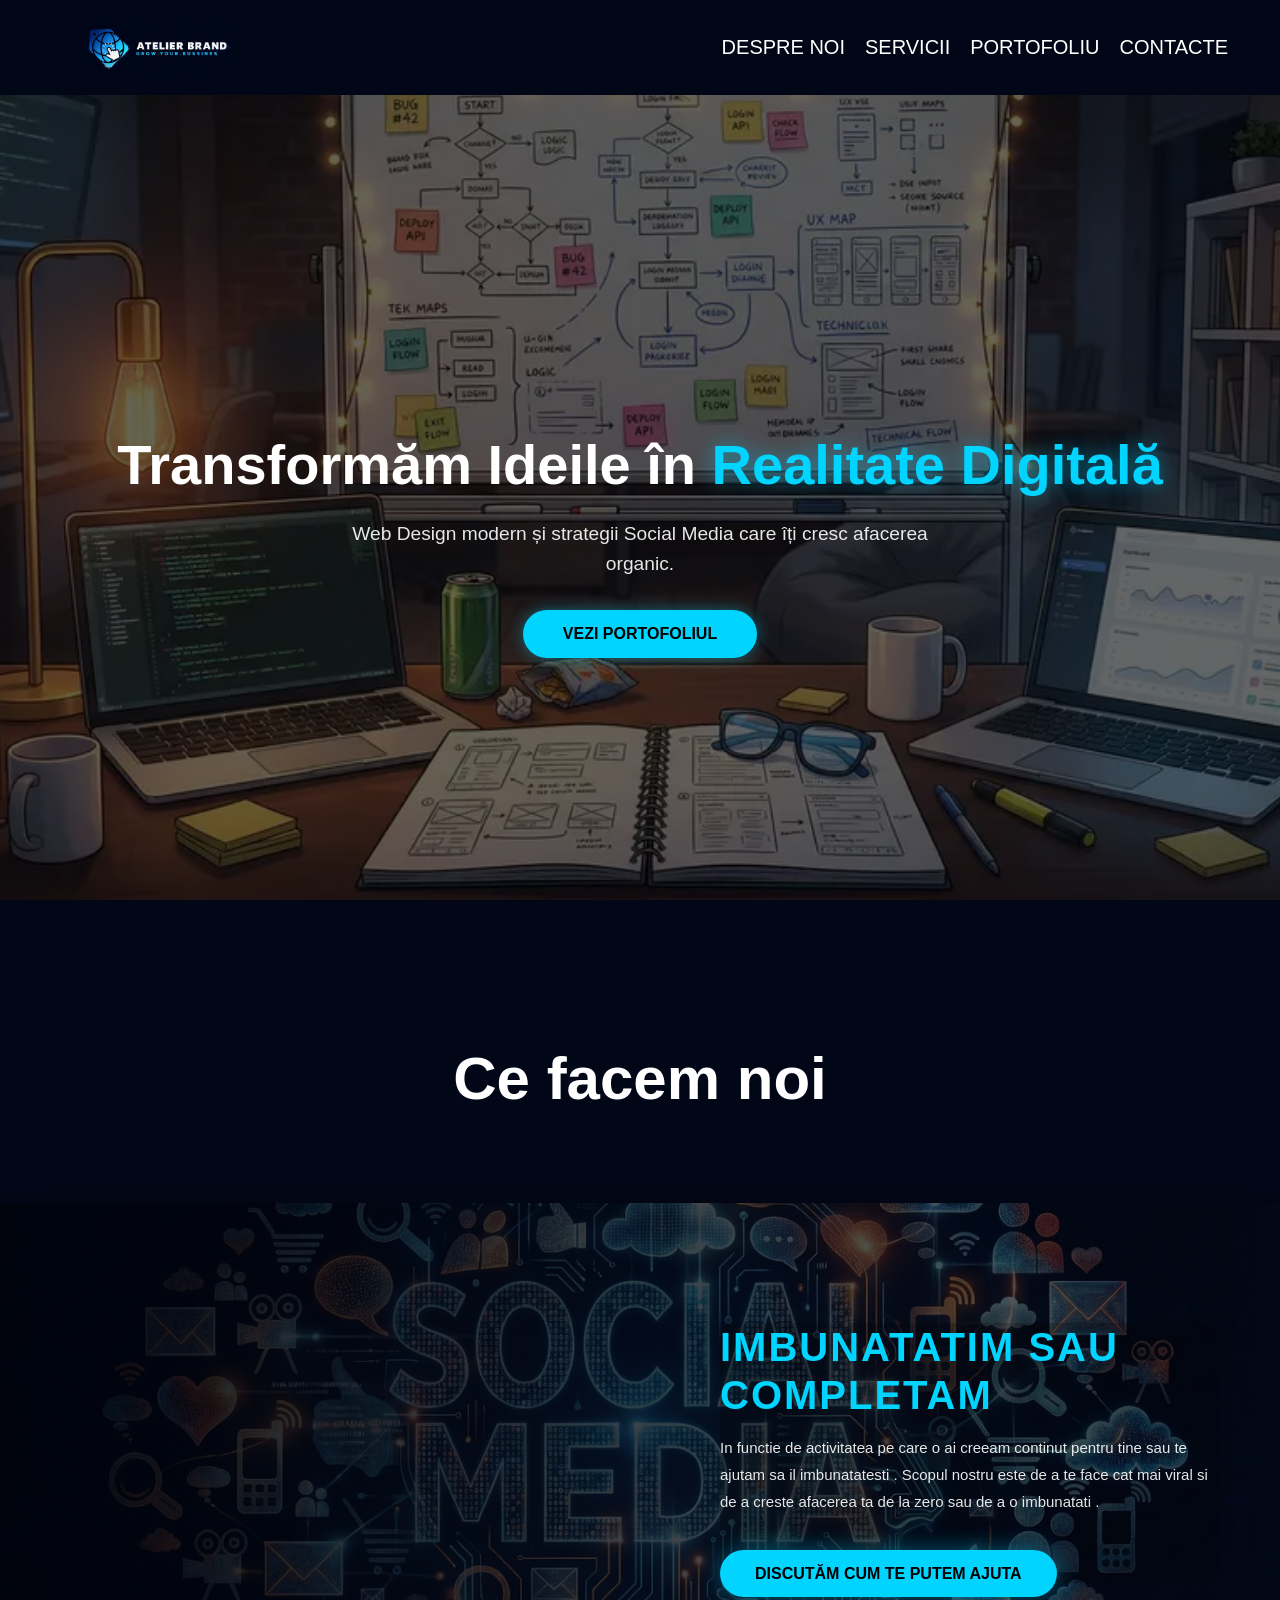
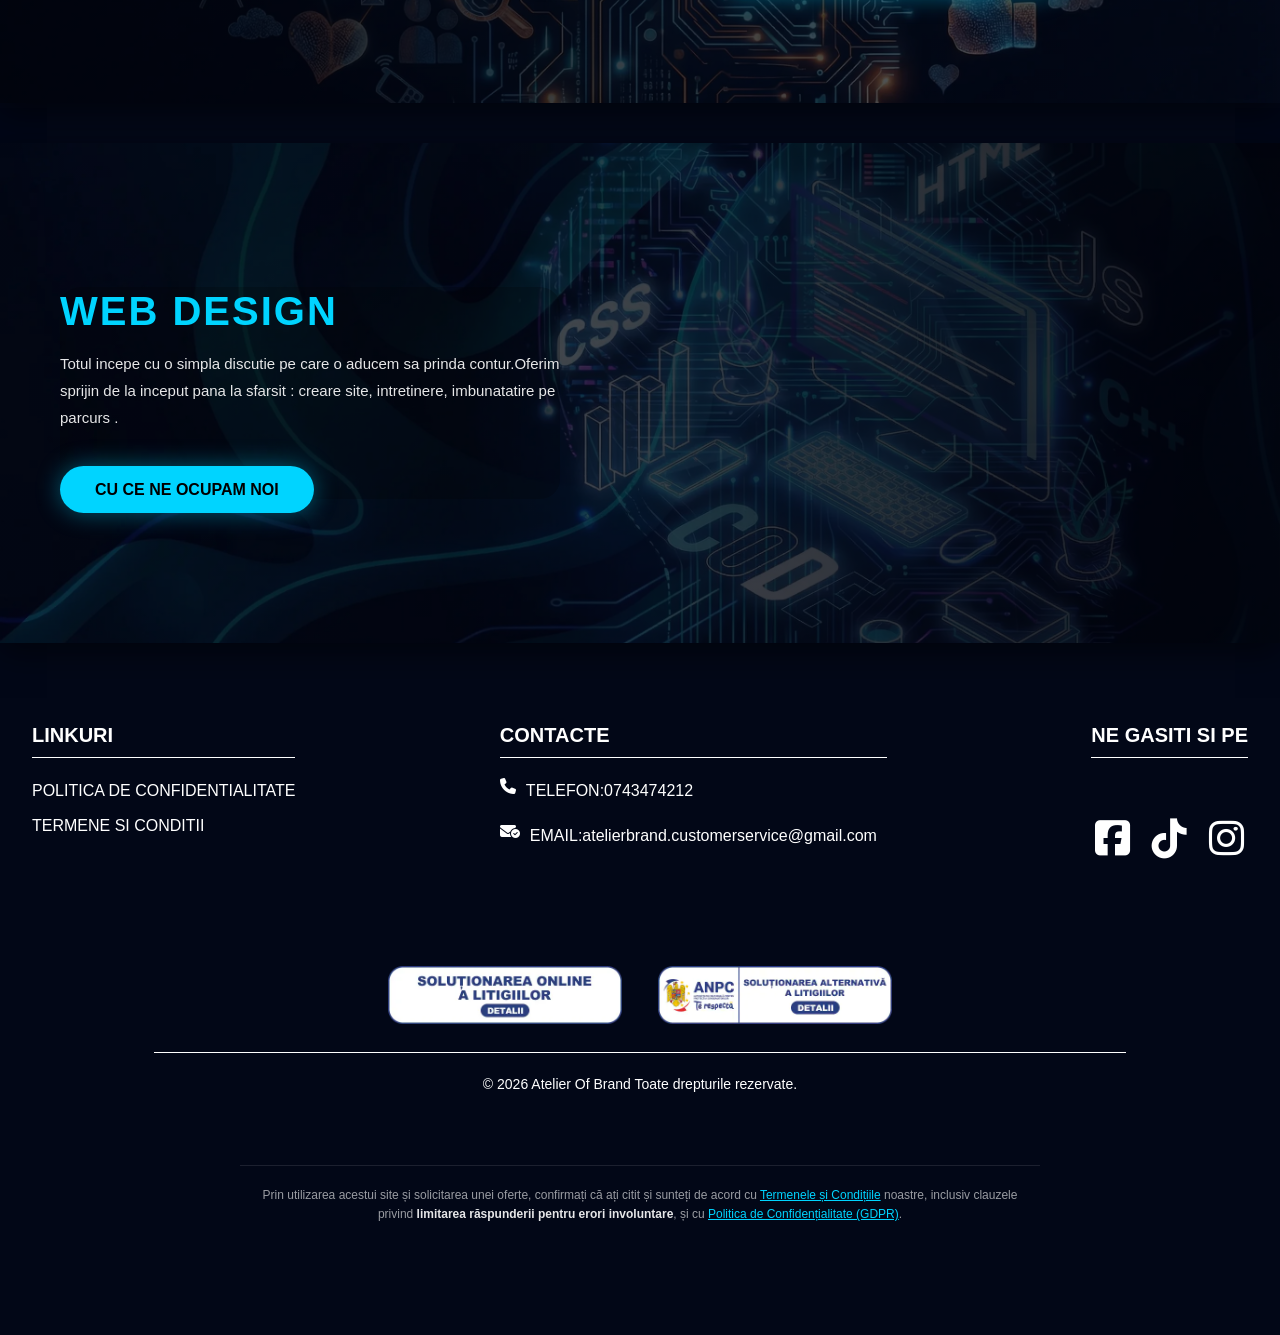
==== commit 5adea669: "Update index.html" ====
--- a/index.html
+++ b/index.html
@@ -44,7 +44,9 @@
 						<li><a href="servicii.html">SERVICII</a></li>
 						<li><a href="portofoliu.html">PORTOFOLIU</a></li>
 						<li><a href="contacte.html">CONTACTE</a></li>
-						
+						<li class="translate-holder">
+        					<div id="google_translate_element"></div>
+    					</li>
 					</ul>
 					
 					
@@ -203,7 +205,38 @@
 			}
 
 		</script>
-
+			
+
+		<!-- Script Automatizare Limba - Atelier Of Brand -->
+		<script type="text/javascript">
+		function googleTranslateElementInit() {
+		  new google.translate.TranslateElement({
+		    pageLanguage: 'ro',
+		    includedLanguages: 'ro,en,tr', // Permite doar Română, Engleză și Turcă pentru control total
+		    layout: google.translate.TranslateElement.InlineLayout.SIMPLE,
+		    autoDisplay: false
+		  }, 'google_translate_element');
+		
+		  // Forțare auto-traducere în funcție de browserul vizitatorului
+		  setTimeout(function() {
+		    var userLang = navigator.language || navigator.userLanguage; 
+		    userLang = userLang.substring(0, 2).toLowerCase(); // Extrage codul de 2 litere (ex: 'tr', 'en')
+		
+		    var googleSelect = document.querySelector('.goog-te-combo');
+		    
+		    if (googleSelect && googleSelect.value === "") {
+		      if (userLang === 'tr') {
+		        googleSelect.value = 'tr';
+		        googleSelect.dispatchEvent(new Event('change'));
+		      } else if (userLang === 'en') {
+		        googleSelect.value = 'en';
+		        googleSelect.dispatchEvent(new Event('change'));
+		      }
+		    }
+		  }, 1200); // Așteaptă încărcarea completă a motorului Google
+		}
+		</script>
+		<script type="text/javascript" src="//://google.com"></script>
 
     </body>
 </html>
--- a/style.css
+++ b/style.css
@@ -61,6 +61,7 @@
 .des1 .content { position: relative; z-index: 2; max-width: 500px; background: rgba(255, 255, 255, 0.05); backdrop-filter: blur(10px); padding: 30px; border-radius: 15px; border: 1px solid rgba(255, 255, 255, 0.1); }
 .des1 h2 { font-size: 2.5rem; margin-bottom: 15px; text-transform: uppercase; letter-spacing: 2px; }
 .des1 p { line-height: 1.6; color: #e0e0e0; }
+.mobilier_text .cta_wrapper{text-align: left !important;}
 .des2 { justify-content: flex-start; }
 .des2::before { background-image: linear-gradient(to left, rgba(0,0,0,0.8), rgba(0,0,0,0.2)), url('img/webp_img/code_2.webp'); }
 .mobilier_text { position: relative; z-index: 2; text-align: left; max-width: 500px; background: rgba(0, 0, 0, 0.2); border-radius: 20px; }
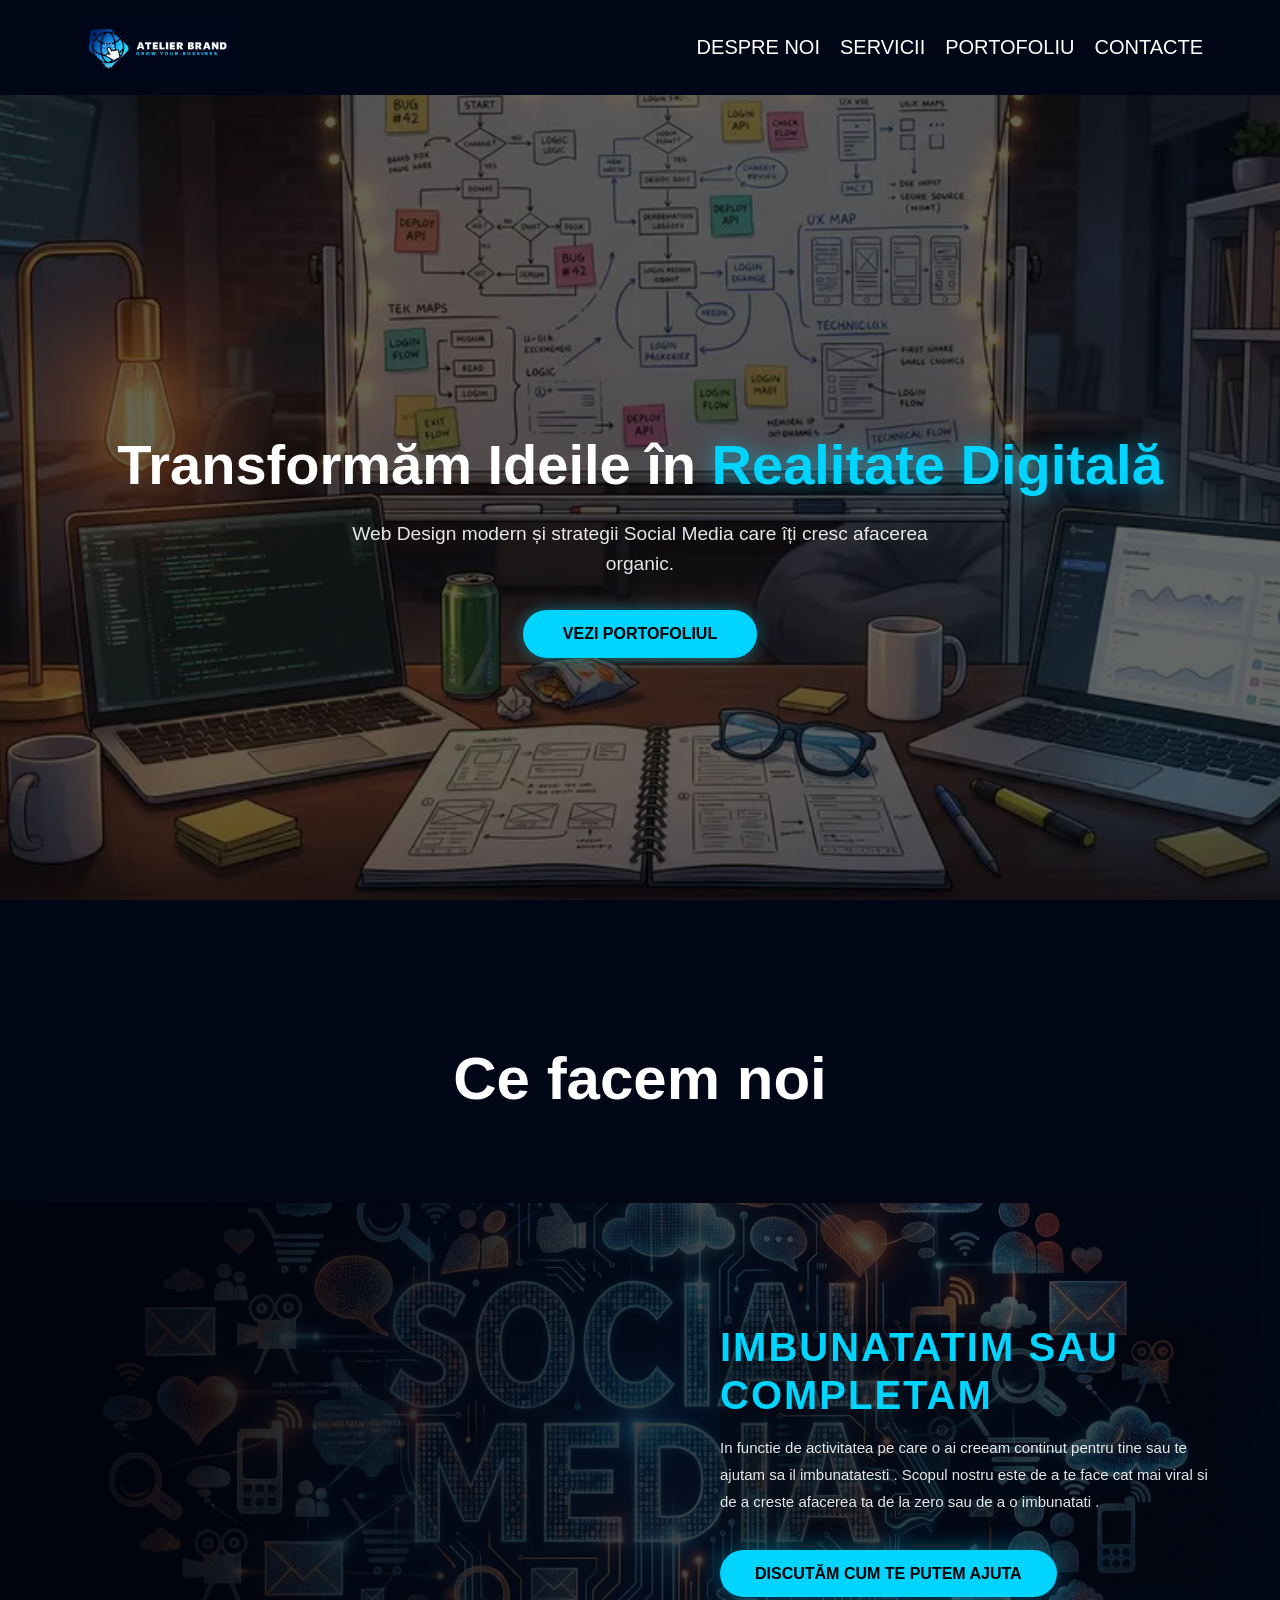
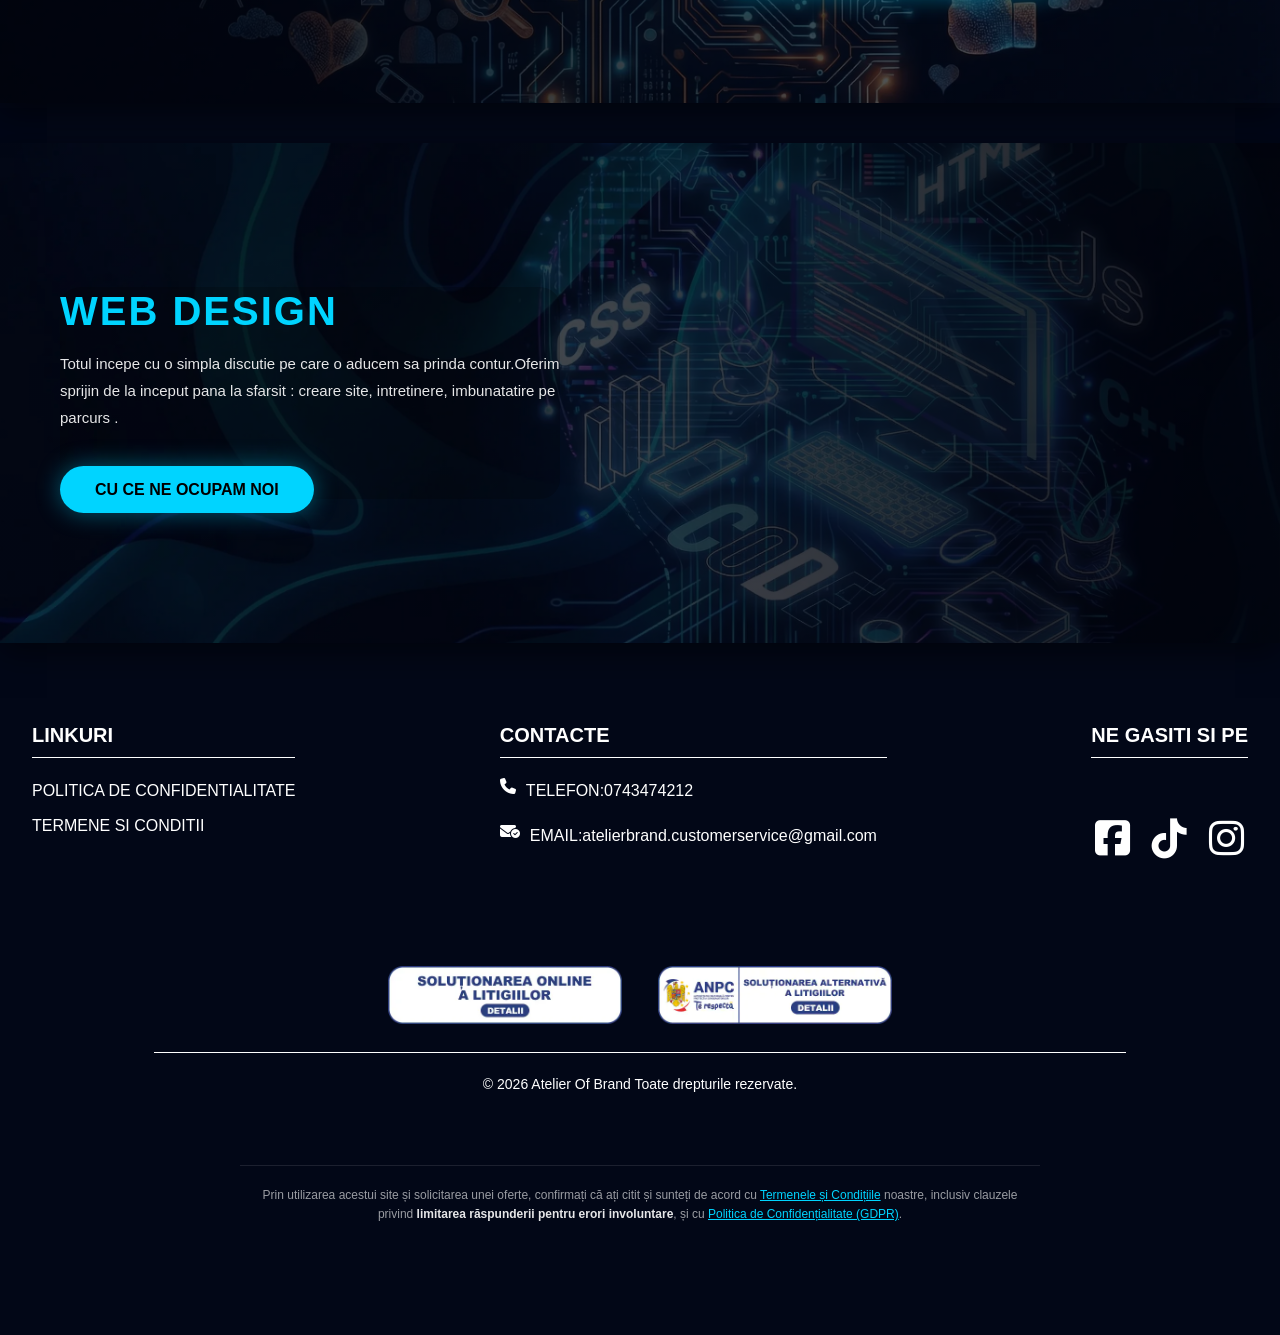
==== commit 1e288e5b: "Update index.html" ====
--- a/index.html
+++ b/index.html
@@ -1,5 +1,5 @@
 <!DOCTYPE>
-<html>
+<html lang="ro">
 	<head>
 		<meta charset="UTF-8">
 		<meta name="viewport" content="width=device-width, minimum-scale=1.0, maximum-scale=1.0, user-scalable=no">
--- a/style.css
+++ b/style.css
@@ -173,6 +173,58 @@
     .des1 { justify-content: center; padding: 40px 20px; }
 }
 
+/* Integrare în meniul Atelier Of Brand */
+.translate-holder {
+    display: inline-block;
+    vertical-align: middle;
+    margin-left: 25px;
+}
+
+/* Stilizează caseta de selectare Google ca să arate modern */
+.goog-te-gadget-simple {
+    background-color: rgba(255, 255, 255, 0.05) !important;
+    border: 1px solid rgba(0, 242, 254, 0.3) !important; /* Accent cyan discret */
+    padding: 6px 10px !important;
+    border-radius: 4px !important;
+    cursor: pointer !important;
+    transition: all 0.3s ease;
+}
+
+.goog-te-gadget-simple:hover {
+    border-color: #00f2fe !important; /* Cyan complet la hover */
+    background-color: rgba(255, 255, 255, 0.1) !important;
+}
+
+/* Stilizează textul din interiorul selectorului */
+.goog-te-gadget-simple span {
+    color: #ffffff !important;
+    font-family: 'Poppins', sans-serif !important;
+    font-size: 14px !important;
+    font-weight: 500 !important;
+}
+
+/* Ascunde elementele grafice inutile, logo-ul Google și barele care strică designul */
+.goog-te-gadget-icon, .goog-logo-link, .goog-te-gadget span {
+    display: none !important;
+}
+.goog-te-gadget {
+    color: transparent !important;
+    font-size: 0 !important;
+}
+body {
+    top: 0 !important; /* Previne deplasarea paginii în jos de către bara Google */
+}
+.goog-te-banner-frame.skiptranslate {
+    display: none !important;
+}
+
+
+
+
+
+
+
+
 @media (max-width: 480px) {
     .about_card { padding: 25px; }
 }
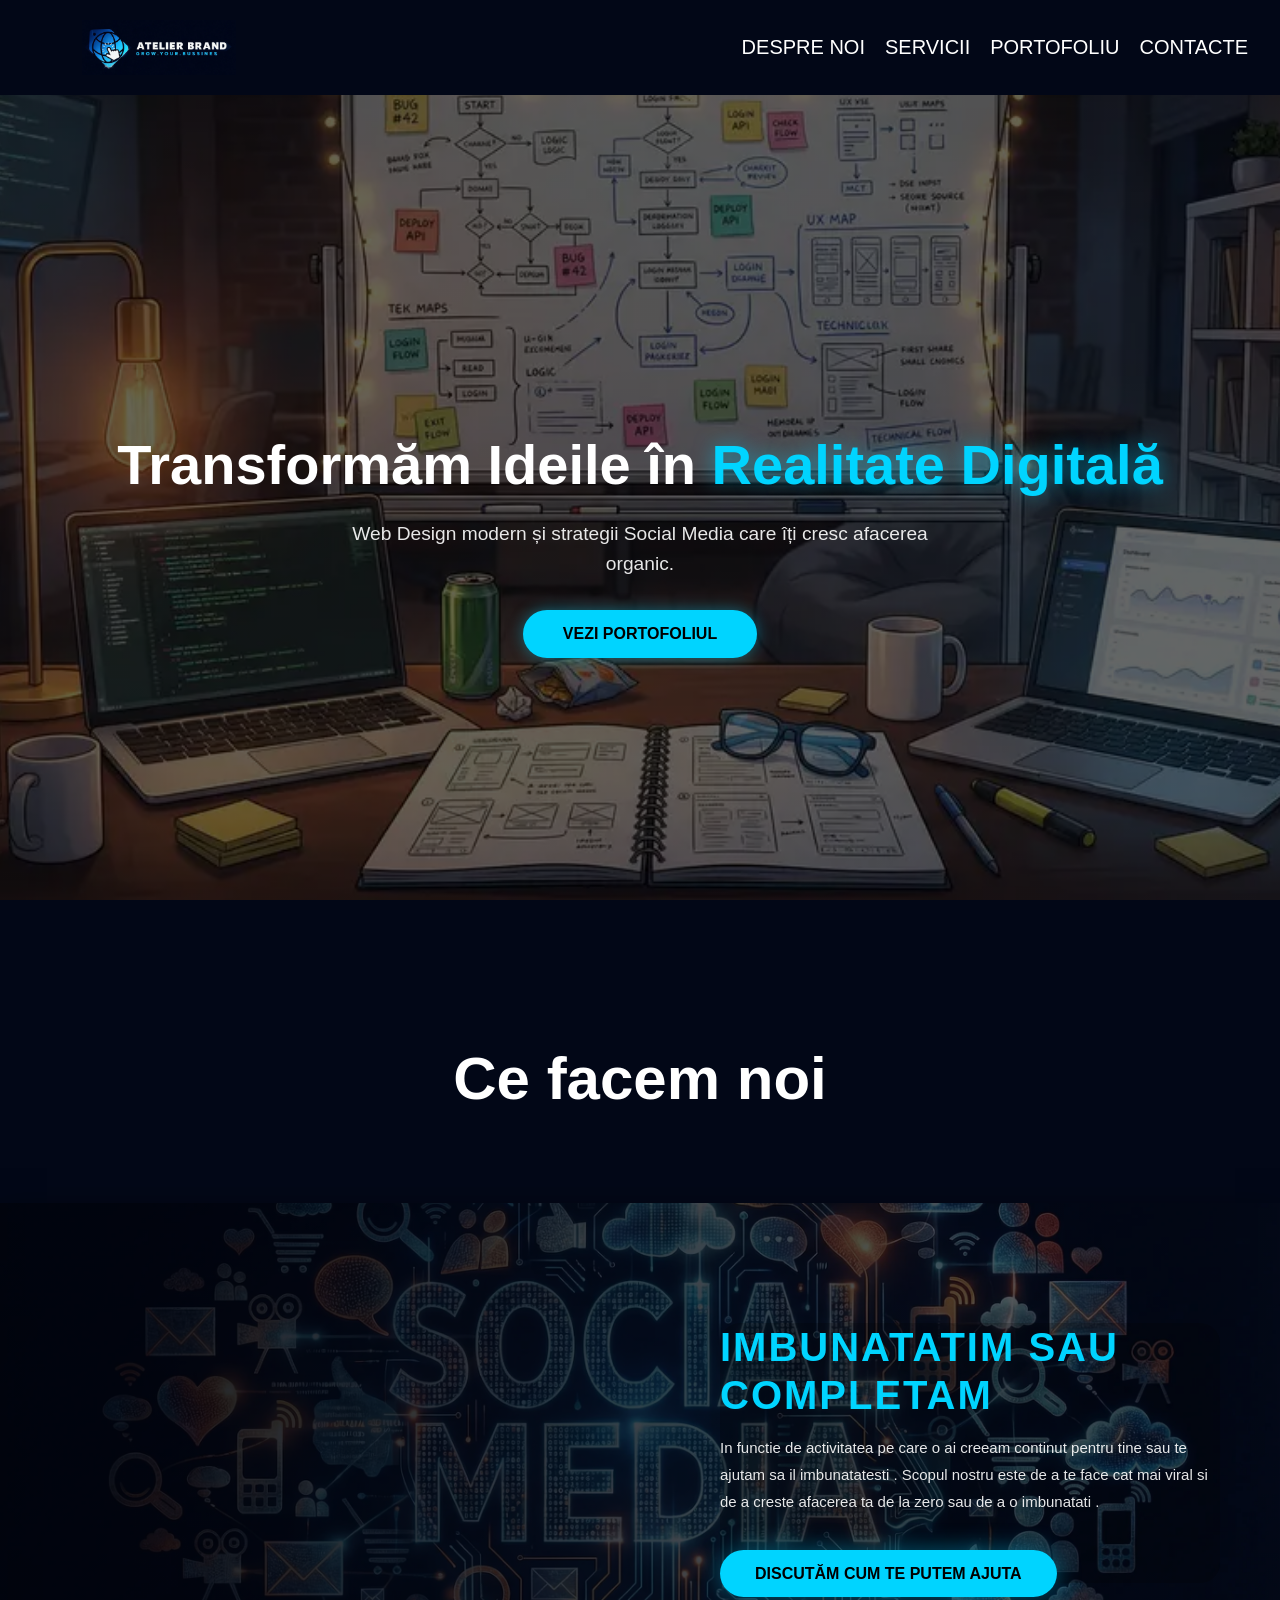
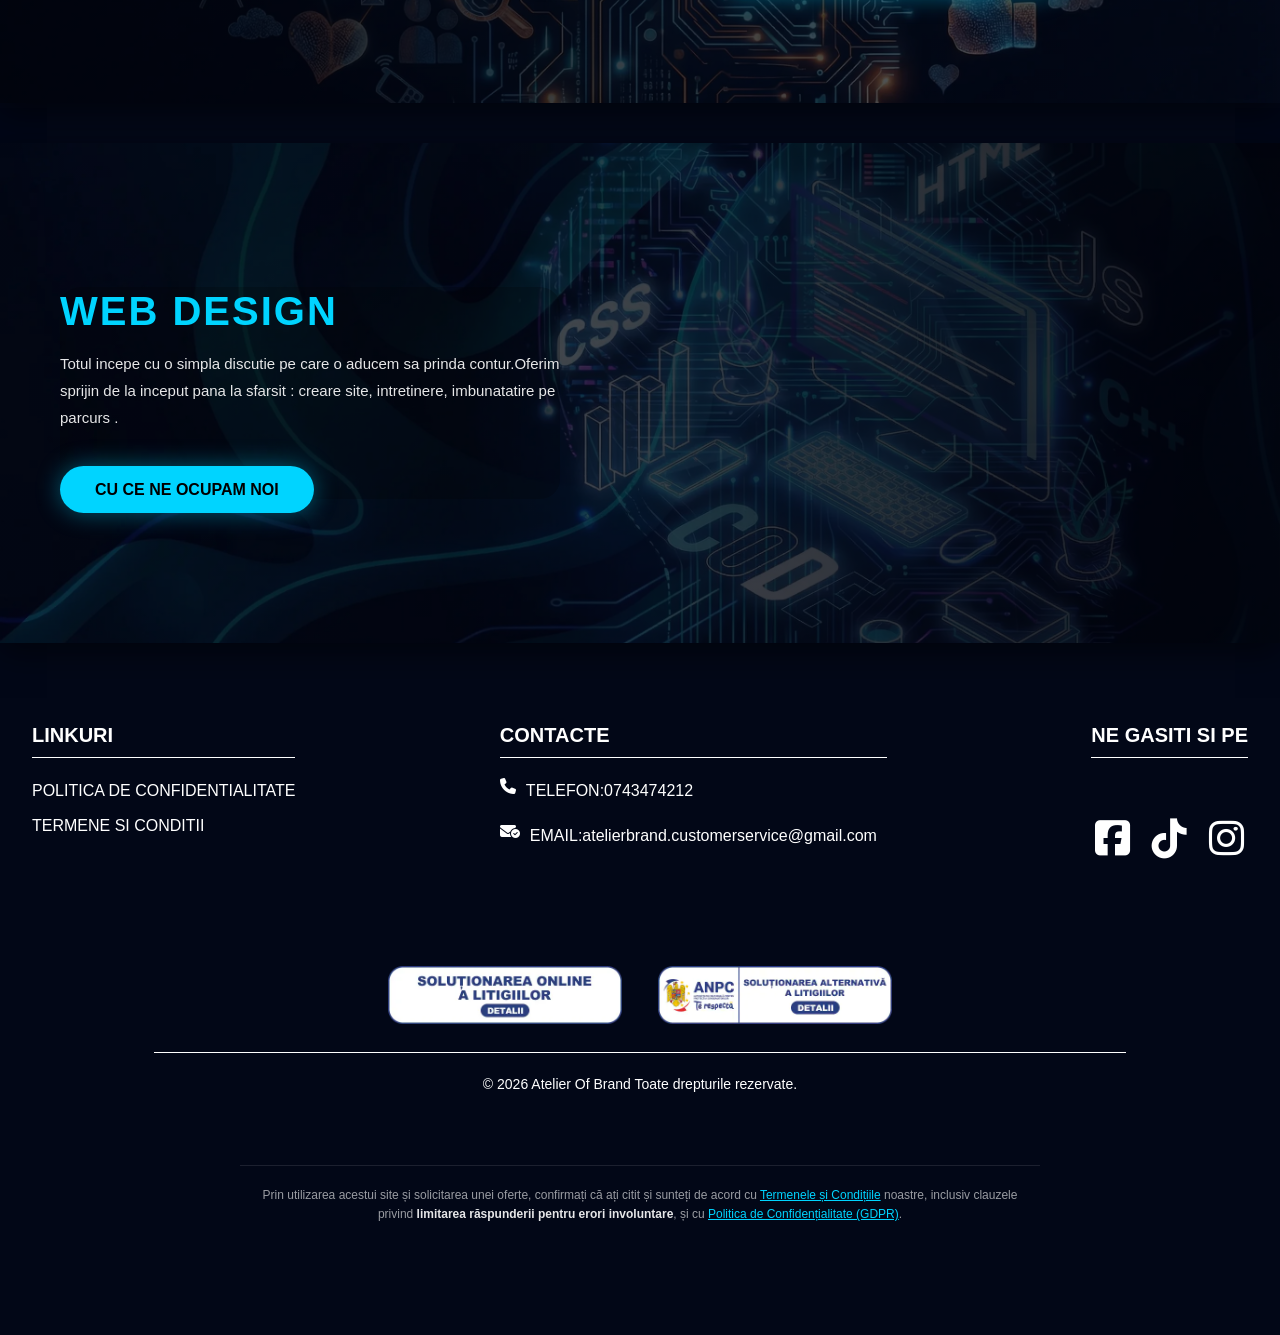
==== commit 78486b97: "Update index.html" ====
--- a/index.html
+++ b/index.html
@@ -44,9 +44,7 @@
 						<li><a href="servicii.html">SERVICII</a></li>
 						<li><a href="portofoliu.html">PORTOFOLIU</a></li>
 						<li><a href="contacte.html">CONTACTE</a></li>
-						<li class="translate-holder">
-        					<div id="google_translate_element"></div>
-    					</li>
+
 					</ul>
 					
 					
@@ -207,36 +205,7 @@
 		</script>
 			
 
-		<!-- Script Automatizare Limba - Atelier Of Brand -->
-		<script type="text/javascript">
-		function googleTranslateElementInit() {
-		  new google.translate.TranslateElement({
-		    pageLanguage: 'ro',
-		    includedLanguages: 'ro,en,tr', // Permite doar Română, Engleză și Turcă pentru control total
-		    layout: google.translate.TranslateElement.InlineLayout.SIMPLE,
-		    autoDisplay: false
-		  }, 'google_translate_element');
-		
-		  // Forțare auto-traducere în funcție de browserul vizitatorului
-		  setTimeout(function() {
-		    var userLang = navigator.language || navigator.userLanguage; 
-		    userLang = userLang.substring(0, 2).toLowerCase(); // Extrage codul de 2 litere (ex: 'tr', 'en')
-		
-		    var googleSelect = document.querySelector('.goog-te-combo');
-		    
-		    if (googleSelect && googleSelect.value === "") {
-		      if (userLang === 'tr') {
-		        googleSelect.value = 'tr';
-		        googleSelect.dispatchEvent(new Event('change'));
-		      } else if (userLang === 'en') {
-		        googleSelect.value = 'en';
-		        googleSelect.dispatchEvent(new Event('change'));
-		      }
-		    }
-		  }, 1200); // Așteaptă încărcarea completă a motorului Google
-		}
-		</script>
-		<script type="text/javascript" src="//://google.com"></script>
+	
 
     </body>
 </html>
--- a/style.css
+++ b/style.css
@@ -173,58 +173,3 @@
     .des1 { justify-content: center; padding: 40px 20px; }
 }
 
-/* Integrare în meniul Atelier Of Brand */
-.translate-holder {
-    display: inline-block;
-    vertical-align: middle;
-    margin-left: 25px;
-}
-
-/* Stilizează caseta de selectare Google ca să arate modern */
-.goog-te-gadget-simple {
-    background-color: rgba(255, 255, 255, 0.05) !important;
-    border: 1px solid rgba(0, 242, 254, 0.3) !important; /* Accent cyan discret */
-    padding: 6px 10px !important;
-    border-radius: 4px !important;
-    cursor: pointer !important;
-    transition: all 0.3s ease;
-}
-
-.goog-te-gadget-simple:hover {
-    border-color: #00f2fe !important; /* Cyan complet la hover */
-    background-color: rgba(255, 255, 255, 0.1) !important;
-}
-
-/* Stilizează textul din interiorul selectorului */
-.goog-te-gadget-simple span {
-    color: #ffffff !important;
-    font-family: 'Poppins', sans-serif !important;
-    font-size: 14px !important;
-    font-weight: 500 !important;
-}
-
-/* Ascunde elementele grafice inutile, logo-ul Google și barele care strică designul */
-.goog-te-gadget-icon, .goog-logo-link, .goog-te-gadget span {
-    display: none !important;
-}
-.goog-te-gadget {
-    color: transparent !important;
-    font-size: 0 !important;
-}
-body {
-    top: 0 !important; /* Previne deplasarea paginii în jos de către bara Google */
-}
-.goog-te-banner-frame.skiptranslate {
-    display: none !important;
-}
-
-
-
-
-
-
-
-
-@media (max-width: 480px) {
-    .about_card { padding: 25px; }
-}
